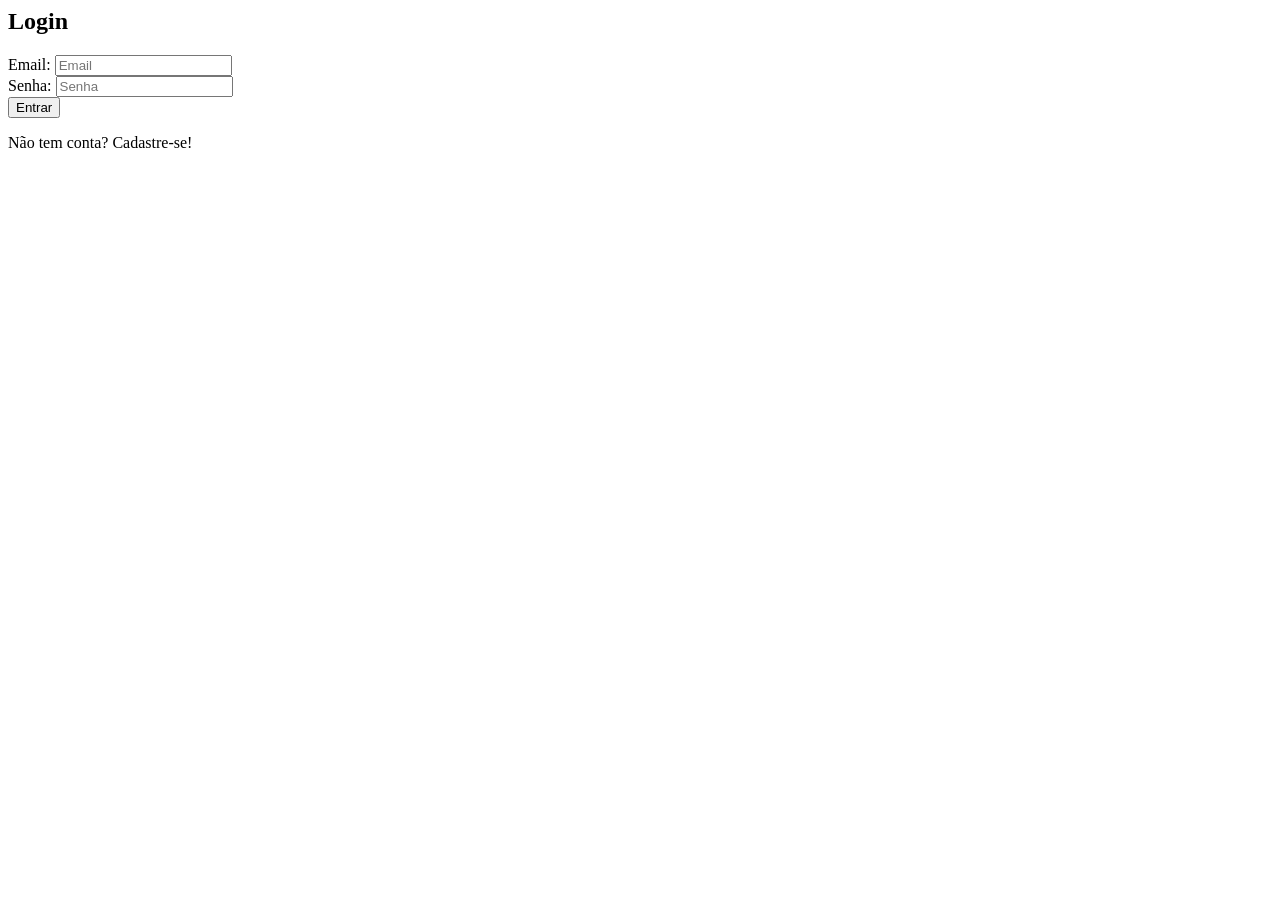
==== Public/login.html @ 258e135c "add - js" ====
<html lang="en">

<head>
    <meta charset="UTF-8">
    <meta name="viewport" content="width=device-width, initial-scale=1.0">
    <title>Login e Cadastro</title>
    

</head>

<body>

    <main>

        <div class="container">
            <h2 id="titulo">Login</h2>

            <form id="form-login">
                <div id="c-email" classe="conjunto">
                    <label for="email">Email: </label>
                    <input type="email" id="email" placeholder="Email" required>
                </div>

                <div id="c-senha" classe="conjunto">
                    <label for="senha">Senha: </label>
                    <input type="senha" id="senha" placeholder="Senha" required>
                </div>

                <button id="botao-envio" type="submit">Entrar</button>

            </form>

            <div id="mensagem"></div>
            <div class="toggle" id="toggle">
                <p> Não tem conta? Cadastre-se! </p>

            </div>

        </div>

    </main>

    <script src="script.js"></script>

</body>

</html>
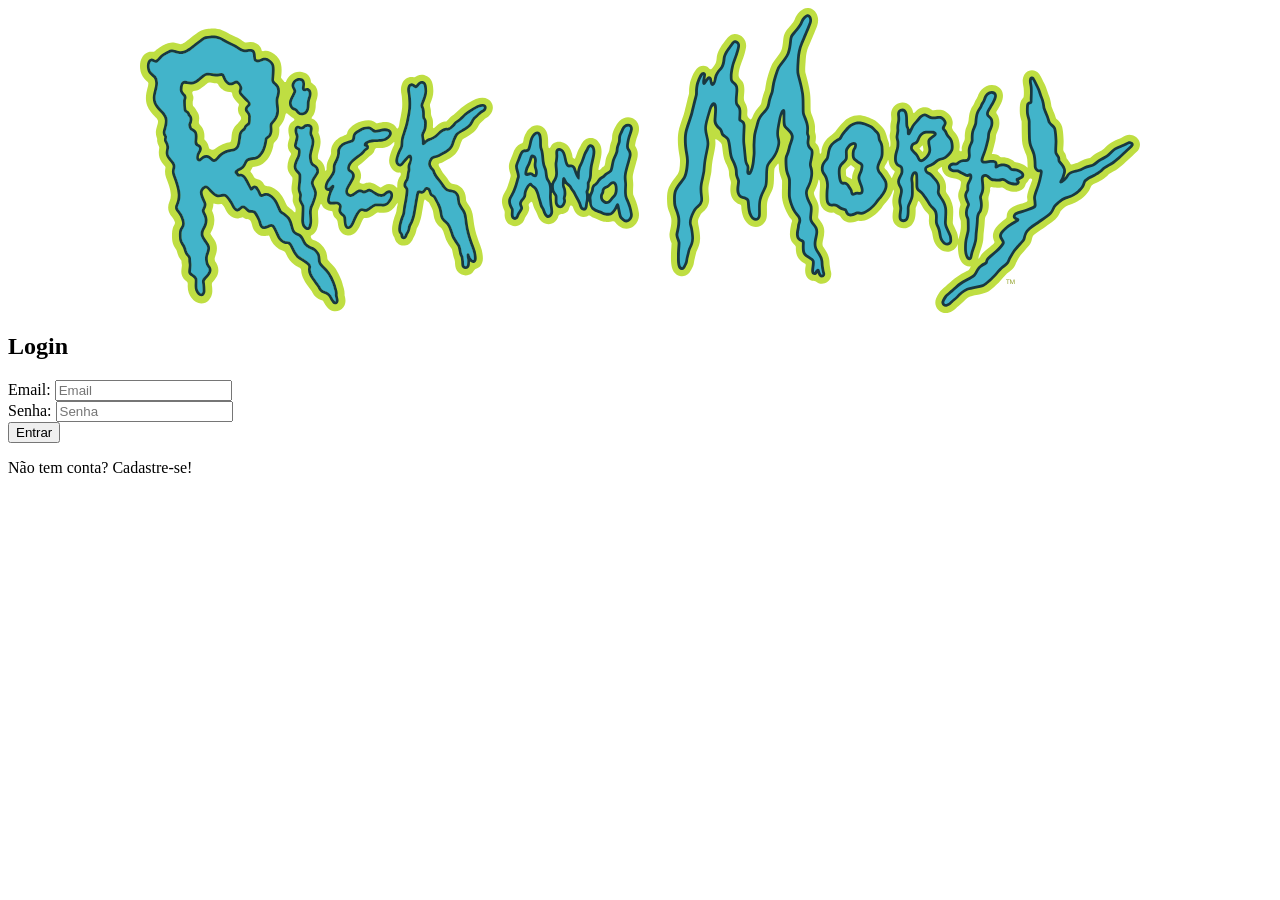
==== commit 6924db3f: "add - login" ====
--- a/Public/login.html
+++ b/Public/login.html
@@ -4,9 +4,16 @@
     <meta charset="UTF-8">
     <meta name="viewport" content="width=device-width, initial-scale=1.0">
     <title>Login e Cadastro</title>
+    <link rel="stylesheet" href="../assets/styles/style.css">
     
 
 </head>
+
+<header>
+    <div class="titulo">
+        <img src="../assets/img/Rick_and_Morty_logo.svg">
+    </div>
+</header>
 
 <body>
 
--- a/assets/styles/style.css
+++ b/assets/styles/style.css
@@ -0,0 +1,14 @@
+body {
+
+    background-image: url(../img/thumb-1920-1330376.png);
+    background-size: cover;
+
+}
+
+.titulo {
+
+    align-items: center;
+    display: flex;
+    justify-content: center;
+
+}
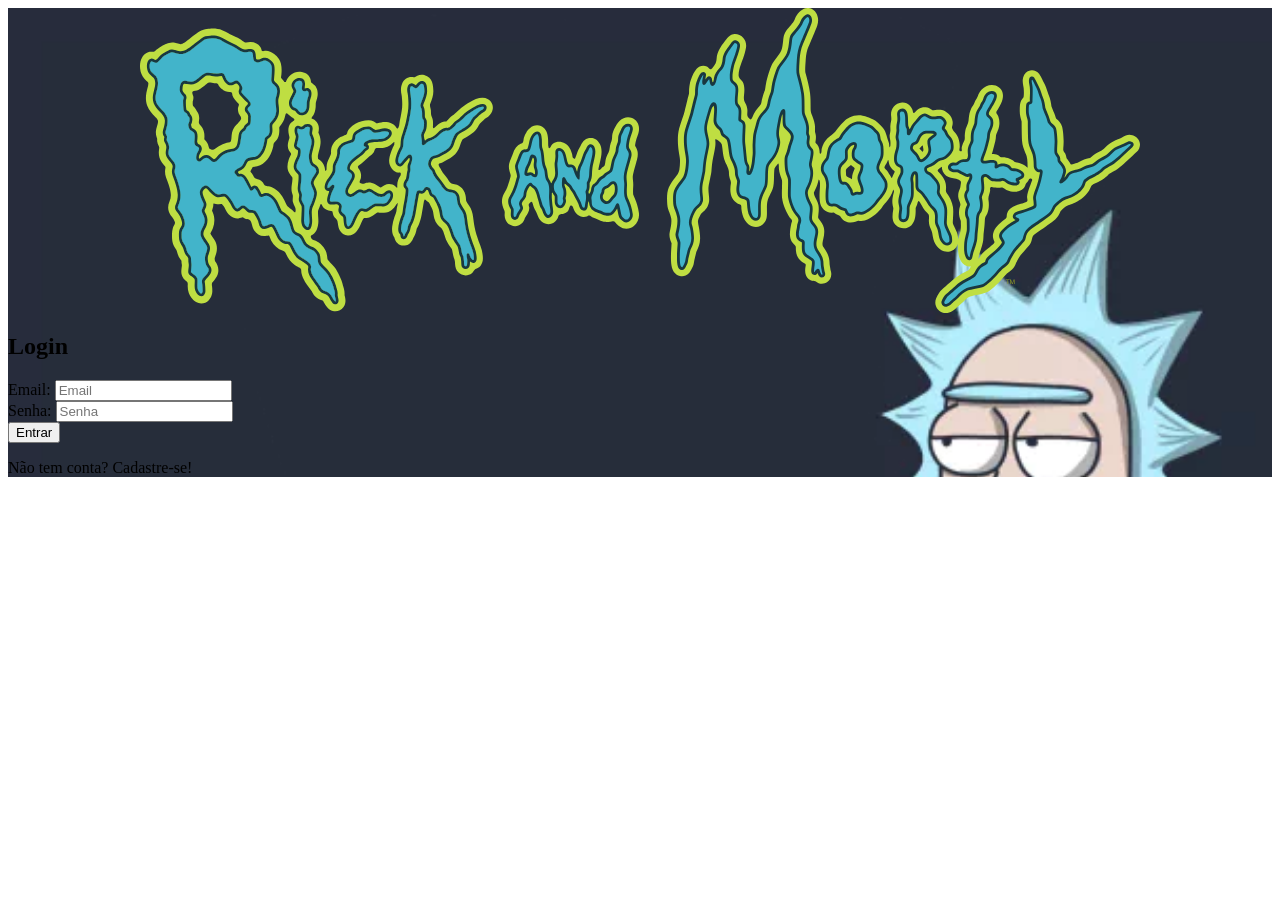
==== commit dc02bcae: "add - login 1.0" ====
--- a/Public/login.html
+++ b/Public/login.html
@@ -5,10 +5,10 @@
     <meta name="viewport" content="width=device-width, initial-scale=1.0">
     <title>Login e Cadastro</title>
     <link rel="stylesheet" href="../assets/styles/style.css">
-    
+
 
 </head>
-
+<div class="loginFundo">
 <header>
     <div class="titulo">
         <img src="../assets/img/Rick_and_Morty_logo.svg">
@@ -16,39 +16,42 @@
 </header>
 
 <body>
+    
 
-    <main>
+        <main>
 
-        <div class="container">
-            <h2 id="titulo">Login</h2>
+            <div class="container">
+                <h2 id="titulo">Login</h2>
 
-            <form id="form-login">
-                <div id="c-email" classe="conjunto">
-                    <label for="email">Email: </label>
-                    <input type="email" id="email" placeholder="Email" required>
+                <form id="form-login">
+                    <div id="c-email" classe="conjunto">
+                        <label for="email">Email: </label>
+                        <input type="email" id="email" placeholder="Email" required>
+                    </div>
+
+                    <div id="c-senha" classe="conjunto">
+                        <label for="senha">Senha: </label>
+                        <input type="senha" id="senha" placeholder="Senha" required>
+                    </div>
+
+                    <button id="botao-envio" type="submit">Entrar</button>
+
+                </form>
+
+                <div id="mensagem"></div>
+                <div class="toggle" id="toggle">
+                    <p> Não tem conta? Cadastre-se! </p>
+
                 </div>
-
-                <div id="c-senha" classe="conjunto">
-                    <label for="senha">Senha: </label>
-                    <input type="senha" id="senha" placeholder="Senha" required>
-                </div>
-
-                <button id="botao-envio" type="submit">Entrar</button>
-
-            </form>
-
-            <div id="mensagem"></div>
-            <div class="toggle" id="toggle">
-                <p> Não tem conta? Cadastre-se! </p>
 
             </div>
 
-        </div>
+        </main>
 
-    </main>
+        <script src="script.js"></script>
 
-    <script src="script.js"></script>
-
+    
 </body>
+</div>
 
 </html>
--- a/assets/styles/style.css
+++ b/assets/styles/style.css
@@ -11,4 +11,93 @@
     display: flex;
     justify-content: center;
 
+}
+
+
+
+
+
+
+
+
+
+
+
+
+
+
+
+
+
+
+
+
+
+
+
+
+
+
+
+
+
+
+
+
+
+
+
+
+
+
+
+
+
+
+
+
+
+
+
+
+
+
+
+
+
+
+
+
+
+
+
+
+
+
+
+
+
+
+
+
+
+
+
+
+
+
+
+
+
+
+
+
+
+
+
+
+
+.loginFundo {
+    background-image: url(../img/thumbbig-876590.webp);
+    background-size: cover;
 }
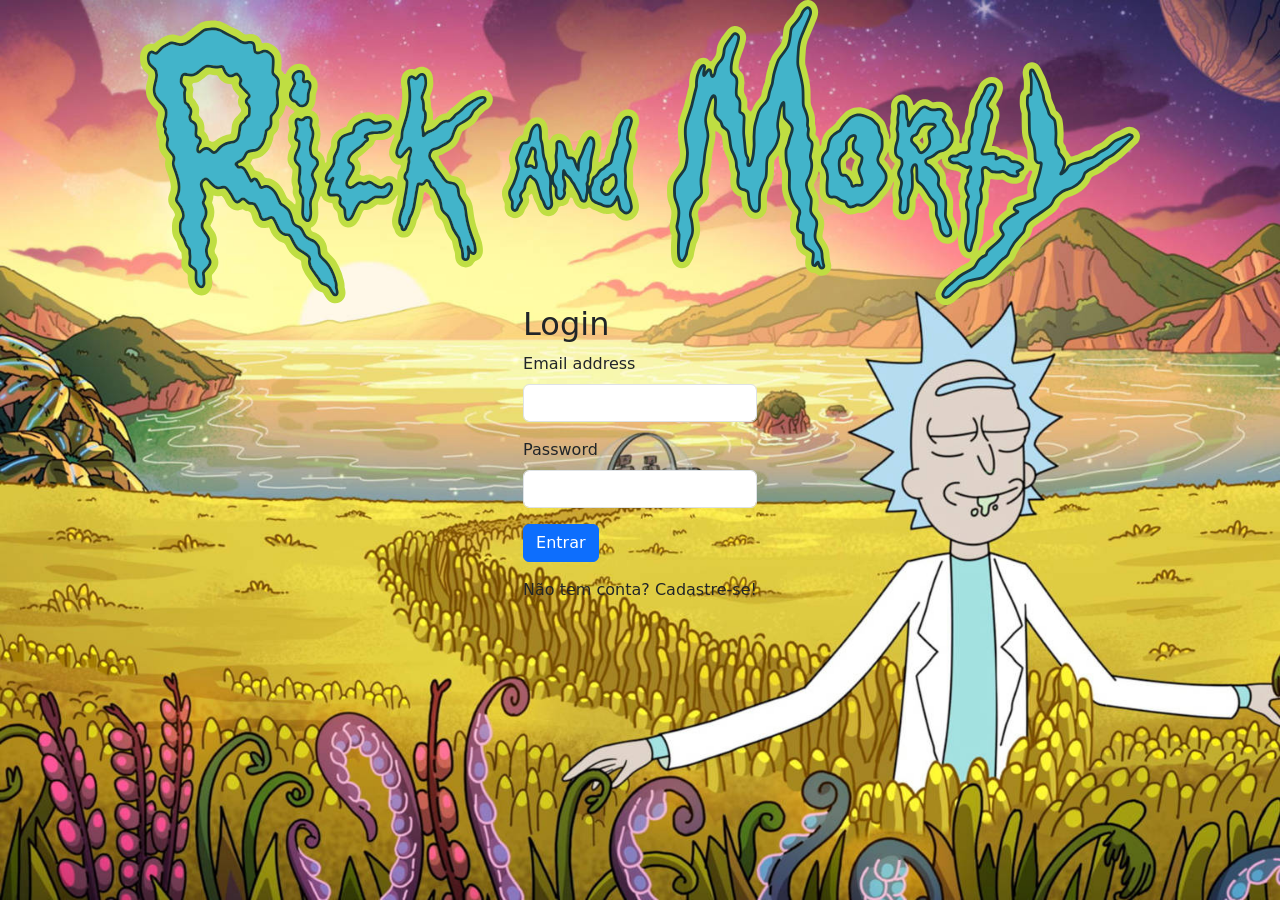
==== commit 1e3b0418: "add" ====
--- a/Public/login.html
+++ b/Public/login.html
@@ -4,23 +4,25 @@
     <meta charset="UTF-8">
     <meta name="viewport" content="width=device-width, initial-scale=1.0">
     <title>Login e Cadastro</title>
+    <link href="https://cdn.jsdelivr.net/npm/bootstrap@5.3.8/dist/css/bootstrap.min.css" rel="stylesheet"
+    integrity="sha384-sRIl4kxILFvY47J16cr9ZwB07vP4J8+LH7qKQnuqkuIAvNWLzeN8tE5YBujZqJLB" crossorigin="anonymous">
+    
     <link rel="stylesheet" href="../assets/styles/style.css">
 
 
 </head>
-<div class="loginFundo">
-<header>
-    <div class="titulo">
-        <img src="../assets/img/Rick_and_Morty_logo.svg">
-    </div>
-</header>
 
-<body>
-    
+<body class="loginFundo">
+    <div>
+        <header>
+            <div class="titulo">
+                <img src="../assets/img/Rick_and_Morty_logo.svg">
+            </div>
+        </header>
 
         <main>
 
-            <div class="container">
+            <!-- <div class="container">
                 <h2 id="titulo">Login</h2>
 
                 <form id="form-login">
@@ -44,14 +46,39 @@
 
                 </div>
 
+            </div> -->
+            
+            <div id="container">
+
+                <h2 id="titulo">Login</h2>
+
+                <form id="form-login">
+                    <div class="mb-3">
+                        <label for="exampleInputEmail1" class="form-label">Email address</label>
+                        <input type="email" id="senha" class="form-control" id="exampleInputEmail1"
+                            aria-describedby="emailHelp">
+                    </div>
+                    <div class="mb-3">
+                        <label for="exampleInputPassword1" class="form-label">Password</label>
+                        <input type="password" id="senha" class="form-control" id="exampleInputPassword1">
+                    </div>
+                    <button type="submit" id="botao-envio" class="btn btn-primary">Entrar </button>
+                </form>
+                <div id="mensagem"></div>
+                <div class="toggle" id="toggle">
+                    <p> Não tem conta? Cadastre-se! </p>
+
+                </div>
             </div>
 
         </main>
 
+        <script src="https://cdn.jsdelivr.net/npm/bootstrap@5.3.8/dist/js/bootstrap.bundle.min.js"
+            integrity="sha384-FKyoEForCGlyvwx9Hj09JcYn3nv7wiPVlz7YYwJrWVcXK/BmnVDxM+D2scQbITxI"
+            crossorigin="anonymous"></script>
         <script src="script.js"></script>
 
-    
+    </div>
 </body>
-</div>
 
 </html>
--- a/assets/styles/style.css
+++ b/assets/styles/style.css
@@ -1,7 +1,8 @@
-body {
+#index {
 
     background-image: url(../img/thumb-1920-1330376.png);
     background-size: cover;
+
 
 }
 
@@ -13,91 +14,32 @@
 
 }
 
+.botao {
+
+    align-items: last baseline;
+    display: flex;
+    justify-content: center;
+    height: 500px;
+    size: 200px;
 
 
+}
 
+.container {
+    padding: 10px;
+    background-color: rgb(28, 92, 148);
 
+    border-radius: 3%;
+    margin: 5% 20% 0% 20%;
+}
 
-
-
-
-
-
-
-
-
-
-
-
-
-
-
-
-
-
-
-
-
-
-
-
-
-
-
-
-
-
-
-
-
-
-
-
-
-
-
-
-
-
-
-
-
-
-
-
-
-
-
-
-
-
-
-
-
-
-
-
-
-
-
-
-
-
-
-
-
-
-
-
-
-
-
-
-
-
+main {
+    display: flex;
+    justify-content: center;
+}
 
 
 .loginFundo {
-    background-image: url(../img/thumbbig-876590.webp);
+    background-image: url(../img/fundo_login.jpg);
     background-size: cover;
 }
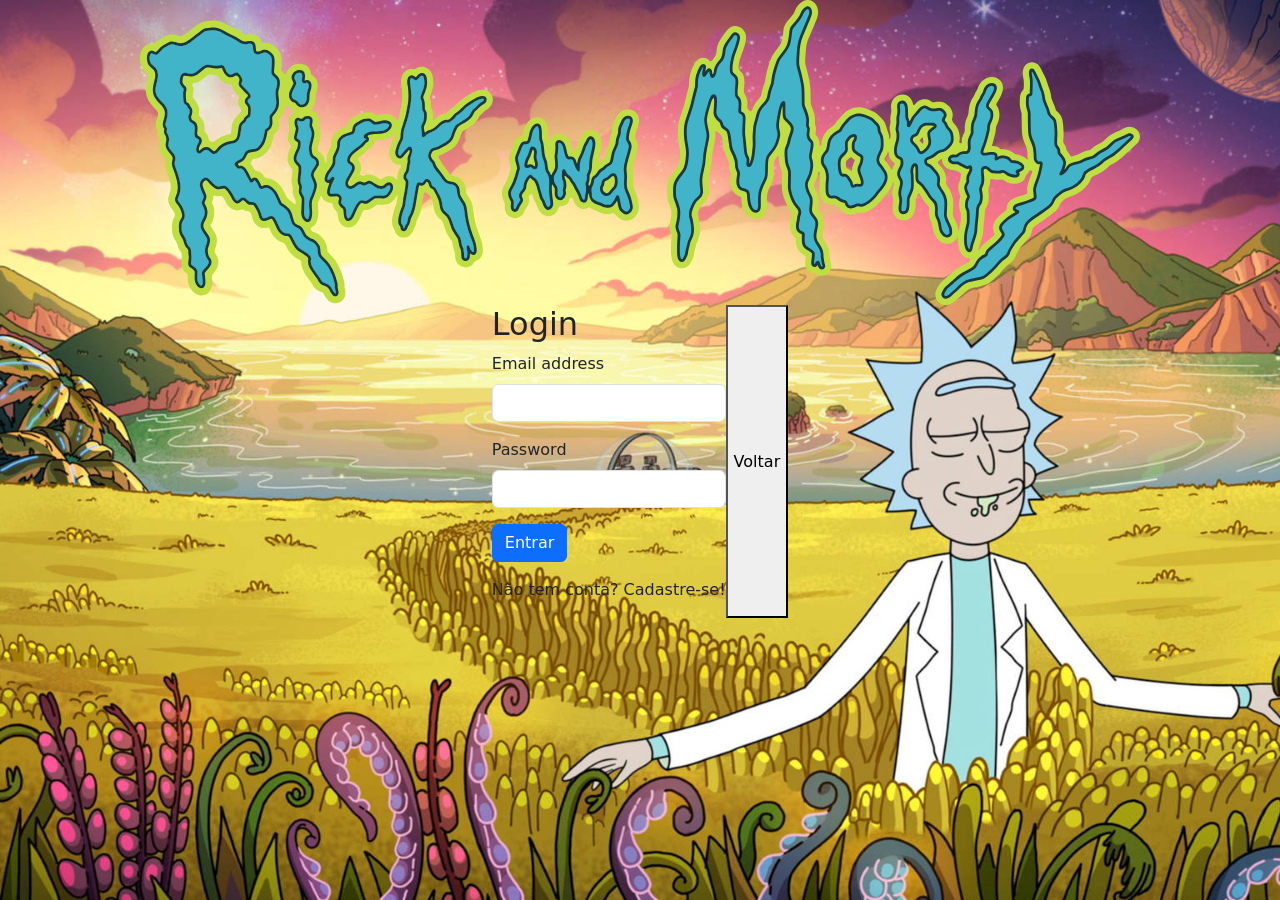
==== commit 8dc21b77: "add - muitas mudanças" ====
--- a/Public/login.html
+++ b/Public/login.html
@@ -5,8 +5,8 @@
     <meta name="viewport" content="width=device-width, initial-scale=1.0">
     <title>Login e Cadastro</title>
     <link href="https://cdn.jsdelivr.net/npm/bootstrap@5.3.8/dist/css/bootstrap.min.css" rel="stylesheet"
-    integrity="sha384-sRIl4kxILFvY47J16cr9ZwB07vP4J8+LH7qKQnuqkuIAvNWLzeN8tE5YBujZqJLB" crossorigin="anonymous">
-    
+        integrity="sha384-sRIl4kxILFvY47J16cr9ZwB07vP4J8+LH7qKQnuqkuIAvNWLzeN8tE5YBujZqJLB" crossorigin="anonymous">
+
     <link rel="stylesheet" href="../assets/styles/style.css">
 
 
@@ -47,7 +47,7 @@
                 </div>
 
             </div> -->
-            
+
             <div id="container">
 
                 <h2 id="titulo">Login</h2>
@@ -71,12 +71,15 @@
                 </div>
             </div>
 
+            <button id="botao-envio" onclick="voltaIndex()">Voltar</button>
+
+
         </main>
 
         <script src="https://cdn.jsdelivr.net/npm/bootstrap@5.3.8/dist/js/bootstrap.bundle.min.js"
             integrity="sha384-FKyoEForCGlyvwx9Hj09JcYn3nv7wiPVlz7YYwJrWVcXK/BmnVDxM+D2scQbITxI"
             crossorigin="anonymous"></script>
-        <script src="script.js"></script>
+        <script src="../scripts/script.js"></script>
 
     </div>
 </body>
--- a/assets/styles/style.css
+++ b/assets/styles/style.css
@@ -21,6 +21,7 @@
     justify-content: center;
     height: 500px;
     size: 200px;
+   
 
 
 }
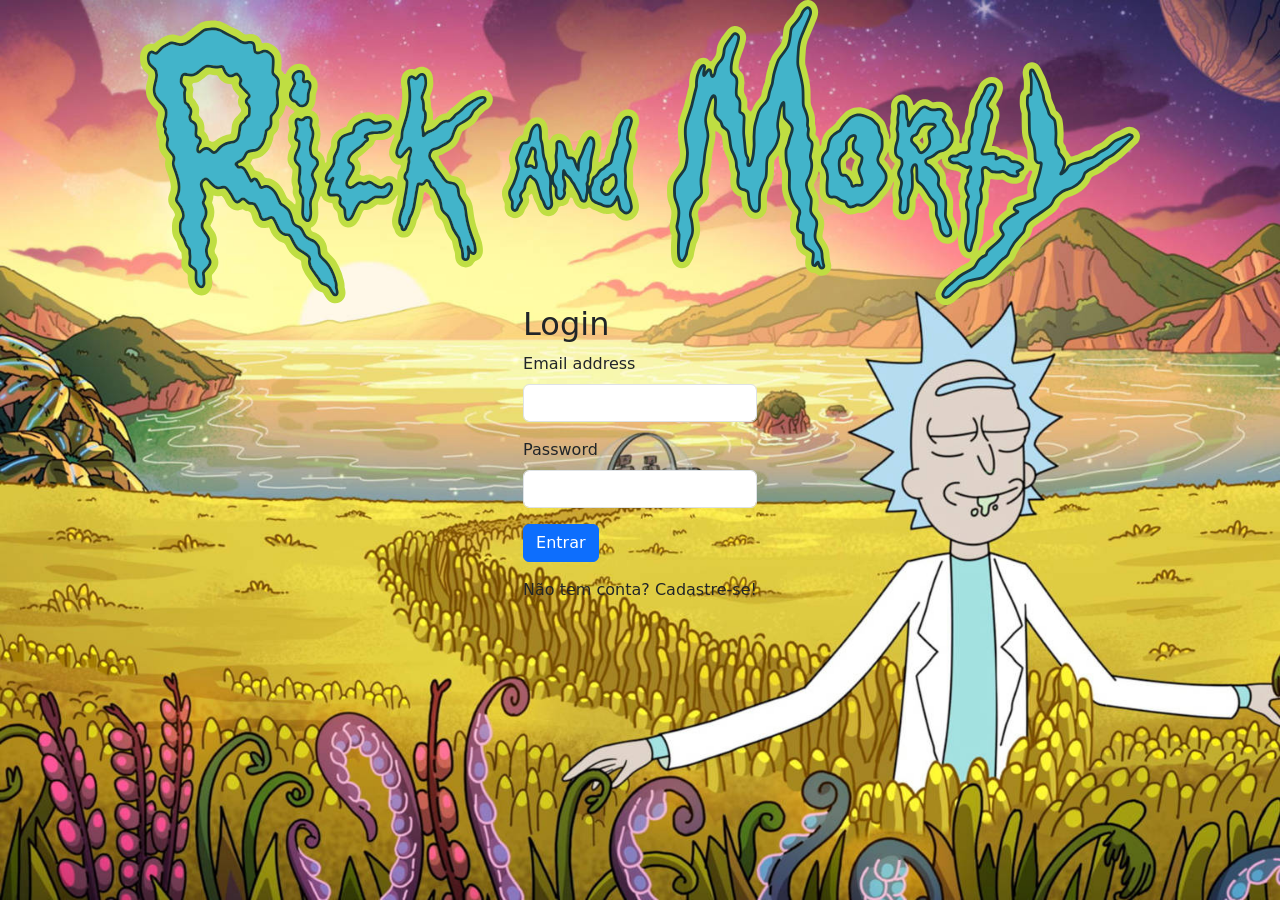
==== commit 7ca1807a: "add - js e login" ====
--- a/Public/login.html
+++ b/Public/login.html
@@ -5,8 +5,8 @@
     <meta name="viewport" content="width=device-width, initial-scale=1.0">
     <title>Login e Cadastro</title>
     <link href="https://cdn.jsdelivr.net/npm/bootstrap@5.3.8/dist/css/bootstrap.min.css" rel="stylesheet"
-        integrity="sha384-sRIl4kxILFvY47J16cr9ZwB07vP4J8+LH7qKQnuqkuIAvNWLzeN8tE5YBujZqJLB" crossorigin="anonymous">
-
+    integrity="sha384-sRIl4kxILFvY47J16cr9ZwB07vP4J8+LH7qKQnuqkuIAvNWLzeN8tE5YBujZqJLB" crossorigin="anonymous">
+    
     <link rel="stylesheet" href="../assets/styles/style.css">
 
 
@@ -21,32 +21,6 @@
         </header>
 
         <main>
-
-            <!-- <div class="container">
-                <h2 id="titulo">Login</h2>
-
-                <form id="form-login">
-                    <div id="c-email" classe="conjunto">
-                        <label for="email">Email: </label>
-                        <input type="email" id="email" placeholder="Email" required>
-                    </div>
-
-                    <div id="c-senha" classe="conjunto">
-                        <label for="senha">Senha: </label>
-                        <input type="senha" id="senha" placeholder="Senha" required>
-                    </div>
-
-                    <button id="botao-envio" type="submit">Entrar</button>
-
-                </form>
-
-                <div id="mensagem"></div>
-                <div class="toggle" id="toggle">
-                    <p> Não tem conta? Cadastre-se! </p>
-
-                </div>
-
-            </div> -->
 
             <div id="container">
 
@@ -71,15 +45,12 @@
                 </div>
             </div>
 
-            <button id="botao-envio" onclick="voltaIndex()">Voltar</button>
-
-
         </main>
 
         <script src="https://cdn.jsdelivr.net/npm/bootstrap@5.3.8/dist/js/bootstrap.bundle.min.js"
             integrity="sha384-FKyoEForCGlyvwx9Hj09JcYn3nv7wiPVlz7YYwJrWVcXK/BmnVDxM+D2scQbITxI"
             crossorigin="anonymous"></script>
-        <script src="../scripts/script.js"></script>
+        <script src="script.js"></script>
 
     </div>
 </body>
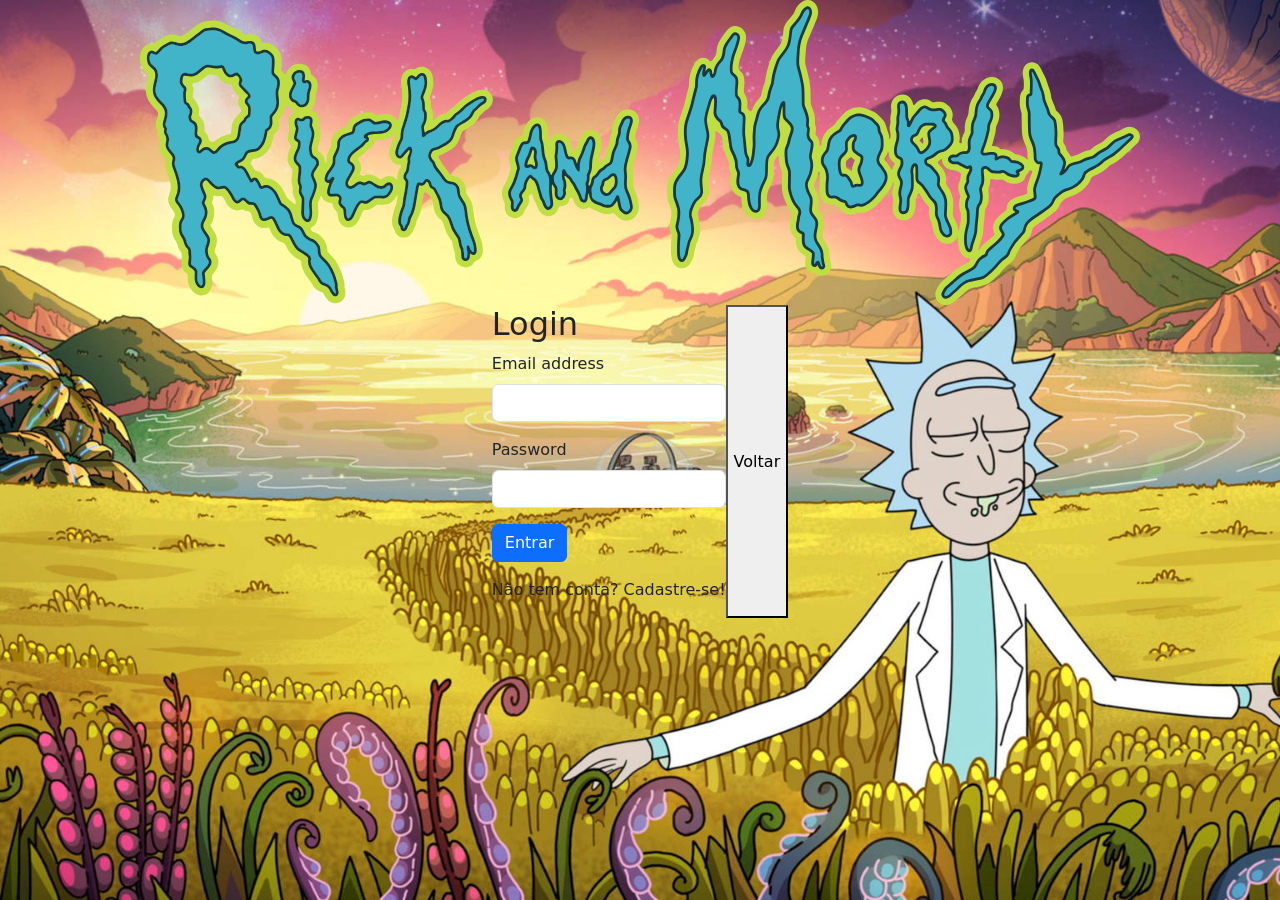
==== commit daa9076a: "Merge branch 'main' of https://github.com/arthurdmachado/f-rum" ====
--- a/Public/login.html
+++ b/Public/login.html
@@ -5,8 +5,8 @@
     <meta name="viewport" content="width=device-width, initial-scale=1.0">
     <title>Login e Cadastro</title>
     <link href="https://cdn.jsdelivr.net/npm/bootstrap@5.3.8/dist/css/bootstrap.min.css" rel="stylesheet"
-    integrity="sha384-sRIl4kxILFvY47J16cr9ZwB07vP4J8+LH7qKQnuqkuIAvNWLzeN8tE5YBujZqJLB" crossorigin="anonymous">
-    
+        integrity="sha384-sRIl4kxILFvY47J16cr9ZwB07vP4J8+LH7qKQnuqkuIAvNWLzeN8tE5YBujZqJLB" crossorigin="anonymous">
+
     <link rel="stylesheet" href="../assets/styles/style.css">
 
 
@@ -21,6 +21,32 @@
         </header>
 
         <main>
+
+            <!-- <div class="container">
+                <h2 id="titulo">Login</h2>
+
+                <form id="form-login">
+                    <div id="c-email" classe="conjunto">
+                        <label for="email">Email: </label>
+                        <input type="email" id="email" placeholder="Email" required>
+                    </div>
+
+                    <div id="c-senha" classe="conjunto">
+                        <label for="senha">Senha: </label>
+                        <input type="senha" id="senha" placeholder="Senha" required>
+                    </div>
+
+                    <button id="botao-envio" type="submit">Entrar</button>
+
+                </form>
+
+                <div id="mensagem"></div>
+                <div class="toggle" id="toggle">
+                    <p> Não tem conta? Cadastre-se! </p>
+
+                </div>
+
+            </div> -->
 
             <div id="container">
 
@@ -45,12 +71,15 @@
                 </div>
             </div>
 
+            <button id="botao-envio" onclick="voltaIndex()">Voltar</button>
+
+
         </main>
 
         <script src="https://cdn.jsdelivr.net/npm/bootstrap@5.3.8/dist/js/bootstrap.bundle.min.js"
             integrity="sha384-FKyoEForCGlyvwx9Hj09JcYn3nv7wiPVlz7YYwJrWVcXK/BmnVDxM+D2scQbITxI"
             crossorigin="anonymous"></script>
-        <script src="script.js"></script>
+        <script src="../scripts/script.js"></script>
 
     </div>
 </body>
